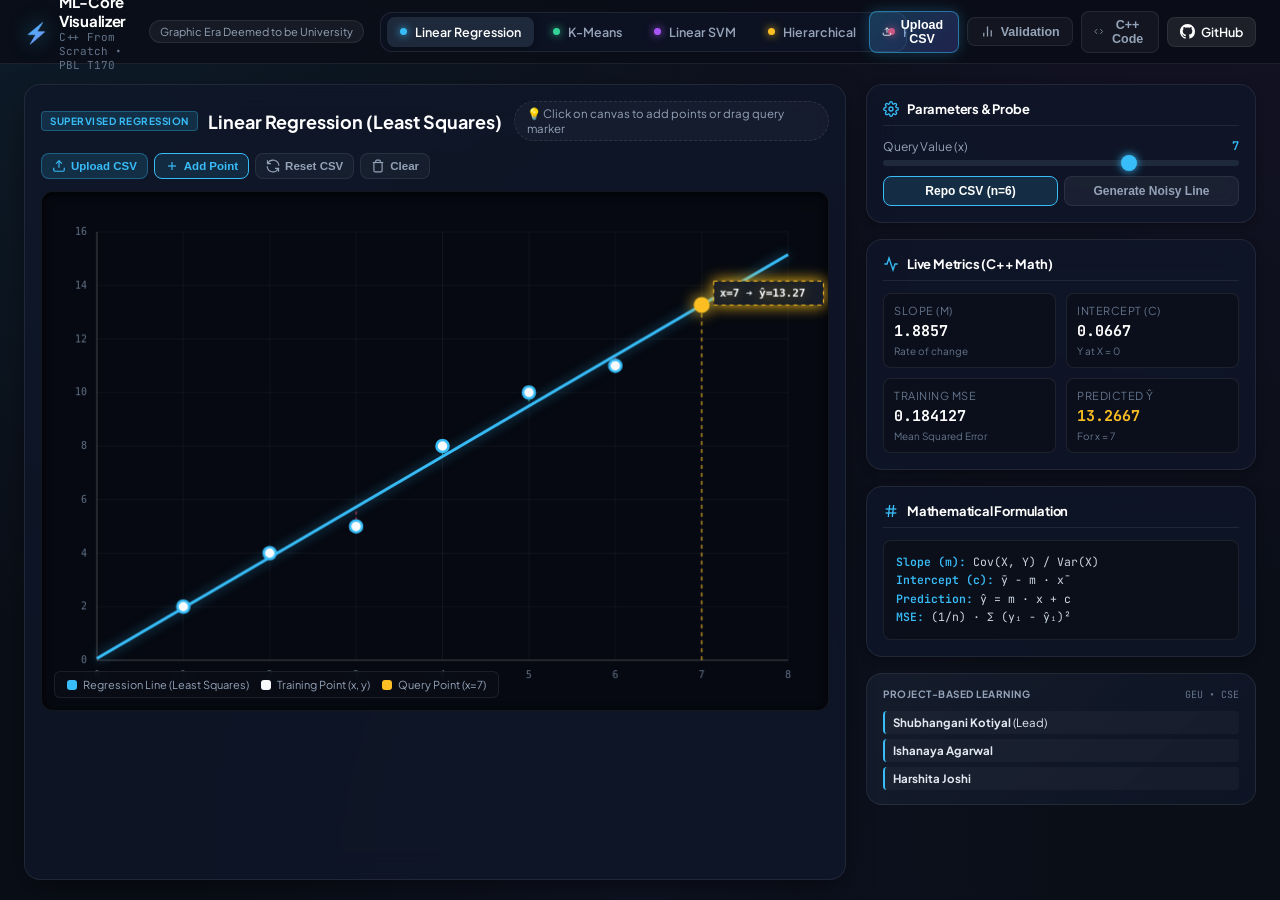
==== index.html @ 18b85de0 "Add interactive web visualizer with custom CSV upload and algorithm runner" ====
<!DOCTYPE html>
<html lang="en">
<head>
  <meta charset="UTF-8">
  <meta name="viewport" content="width=device-width, initial-scale=1.0">
  <title>ML-Core Visualizer — 6 ML Algorithms in C++</title>
  <link rel="preconnect" href="https://fonts.googleapis.com">
  <link rel="preconnect" href="https://fonts.gstatic.com" crossorigin>
  <link href="https://fonts.googleapis.com/css2?family=Plus+Jakarta+Sans:wght@400;500;600;700;800&family=JetBrains+Mono:wght@400;500;600&display=swap" rel="stylesheet">
  <link rel="stylesheet" href="style.css">
</head>
<body>

  <!-- Top App Navigation Bar -->
  <header class="app-header">
    <div class="header-left">
      <div class="logo-badge">
        <span class="logo-icon">⚡</span>
        <div class="logo-text">
          <span class="logo-title">ML-Core Visualizer</span>
          <span class="logo-sub">C++ From Scratch &bull; PBL T170</span>
        </div>
      </div>
      <div class="header-pill">Graphic Era Deemed to be University</div>
    </div>

    <!-- Algorithm Tabs -->
    <nav class="algo-nav" id="algoNav">
      <button class="nav-btn active" data-algo="linear_regression">
        <span class="btn-dot dot-reg"></span>
        <span class="btn-name">Linear Regression</span>
      </button>
      <button class="nav-btn" data-algo="kmeans">
        <span class="btn-dot dot-kmeans"></span>
        <span class="btn-name">K-Means</span>
      </button>
      <button class="nav-btn" data-algo="svm">
        <span class="btn-dot dot-svm"></span>
        <span class="btn-name">Linear SVM</span>
      </button>
      <button class="nav-btn" data-algo="hierarchical">
        <span class="btn-dot dot-hier"></span>
        <span class="btn-name">Hierarchical</span>
      </button>
      <button class="nav-btn" data-algo="pca">
        <span class="btn-dot dot-pca"></span>
        <span class="btn-name">PCA (2D &rarr; 1D)</span>
      </button>
      <button class="nav-btn" data-algo="knn">
        <span class="btn-dot dot-knn"></span>
        <span class="btn-name">KNN</span>
      </button>
    </nav>

    <!-- Header Actions -->
    <div class="header-right">
      <button class="action-btn upload-btn" id="btnOpenUploadModal" title="Upload and Run Custom CSV Dataset">
        <svg width="15" height="15" viewBox="0 0 24 24" fill="none" stroke="currentColor" stroke-width="2"><path d="M21 15v4a2 2 0 0 1-2 2H5a2 2 0 0 1-2-2v-4"></path><polyline points="17 8 12 3 7 8"></polyline><line x1="12" y1="3" x2="12" y2="15"></line></svg>
        <span>Upload CSV</span>
      </button>
      <button class="action-btn" id="btnBenchmarkModal" title="View C++ vs Scikit-Learn Benchmarks">
        <svg width="15" height="15" viewBox="0 0 24 24" fill="none" stroke="currentColor" stroke-width="2"><path d="M18 20V10"></path><path d="M12 20V4"></path><path d="M6 20v-6"></path></svg>
        <span>Validation</span>
      </button>
      <button class="action-btn" id="btnCodeModal" title="Inspect C++ Class Implementation">
        <svg width="15" height="15" viewBox="0 0 24 24" fill="none" stroke="currentColor" stroke-width="2"><polyline points="16 18 22 12 16 6"></polyline><polyline points="8 6 2 12 8 18"></polyline></svg>
        <span>C++ Code</span>
      </button>
      <a href="https://github.com/Shubhangani-Kotiyal/PBL-ml-algorithms-in-c" target="_blank" class="github-btn" title="View Source on GitHub">
        <svg width="15" height="15" viewBox="0 0 24 24" fill="currentColor"><path d="M12 0C5.37 0 0 5.37 0 12c0 5.31 3.435 9.795 8.205 11.385.6.105.825-.255.825-.57 0-.285-.015-1.23-.015-2.235-3.015.555-3.795-.735-4.035-1.41-.135-.345-.72-1.41-1.23-1.695-.42-.225-1.02-.78-.015-.795.945-.015 1.62.87 1.845 1.23 1.08 1.815 2.805 1.305 3.495.99.105-.78.42-1.305.765-1.605-2.67-.3-5.46-1.335-5.46-5.925 0-1.305.465-2.385 1.23-3.225-.12-.3-.54-1.53.12-3.18 0 0 1.005-.315 3.3 1.23.96-.27 1.98-.405 3-.405s2.04.135 3 .405c2.295-1.56 3.3-1.23 3.3-1.23.66 1.65.24 2.88.12 3.18.765.84 1.23 1.905 1.23 3.225 0 4.605-2.805 5.625-5.475 5.925.435.375.81 1.095.81 2.22 0 1.605-.015 2.895-.015 3.3 0 .315.225.69.825.57A12.02 12.02 0 0024 12c0-6.63-5.37-12-12-12z"/></svg>
        <span>GitHub</span>
      </a>
    </div>
  </header>

  <!-- Main Application Workspace -->
  <main class="app-workspace">
    
    <!-- Left: Interactive Canvas Viewport -->
    <section class="canvas-panel">
      <!-- Canvas Header Bar with Algorithm Context -->
      <div class="panel-header">
        <div class="algo-identity">
          <span class="algo-tag" id="algoCategoryTag">SUPERVISED</span>
          <h2 class="algo-title" id="algoTitle">Linear Regression</h2>
        </div>
        <div class="viewport-hints">
          <span class="hint-pill" id="viewportTip">💡 Click on canvas to add points or drag query marker</span>
        </div>
        <div class="canvas-actions">
          <button class="tool-btn highlight-tool" id="btnCanvasUpload" title="Upload Custom CSV Dataset">
            <svg width="14" height="14" viewBox="0 0 24 24" fill="none" stroke="currentColor" stroke-width="2"><path d="M21 15v4a2 2 0 0 1-2 2H5a2 2 0 0 1-2-2v-4"></path><polyline points="17 8 12 3 7 8"></polyline><line x1="12" y1="3" x2="12" y2="15"></line></svg>
            <span>Upload CSV</span>
          </button>
          <button class="tool-btn active" id="btnToggleAddPoint" title="Toggle Click-to-Add Points">
            <svg width="14" height="14" viewBox="0 0 24 24" fill="none" stroke="currentColor" stroke-width="2"><line x1="12" y1="5" x2="12" y2="19"></line><line x1="5" y1="12" x2="19" y2="12"></line></svg>
            <span>Add Point</span>
          </button>
          <button class="tool-btn" id="btnResetDataset" title="Reset to Repository CSV Dataset">
            <svg width="14" height="14" viewBox="0 0 24 24" fill="none" stroke="currentColor" stroke-width="2"><path d="M2.5 2v6h6M21.5 22v-6h-6"/><path d="M22 11.5A10 10 0 0 0 3.2 7.2M2 12.5a10 10 0 0 0 18.8 4.3"/></svg>
            <span>Reset CSV</span>
          </button>
          <button class="tool-btn" id="btnClearPoints" title="Clear all points">
            <svg width="14" height="14" viewBox="0 0 24 24" fill="none" stroke="currentColor" stroke-width="2"><polyline points="3 6 5 6 21 6"></polyline><path d="M19 6v14a2 2 0 0 1-2 2H7a2 2 0 0 1-2-2V6m3 0V4a2 2 0 0 1 2-2h4a2 2 0 0 1 2 2v2"></path></svg>
            <span>Clear</span>
          </button>
        </div>
      </div>

      <!-- Custom Dataset Active Banner -->
      <div class="custom-dataset-banner" id="customDatasetBanner" style="display: none;">
        <div class="custom-banner-left">
          <span class="custom-banner-badge">CUSTOM DATASET ACTIVE</span>
          <span class="custom-banner-text" id="customBannerText">Loaded 0 rows &bull; Replaced default repository CSV</span>
        </div>
        <button class="custom-banner-btn" id="btnRestoreFromBanner" title="Restore default repository CSV">
          Restore Default Dataset
        </button>
      </div>

      <!-- Main Interactive 2D Canvas Area -->
      <div class="canvas-container" id="canvasContainer">
        <canvas id="mainCanvas"></canvas>
        <div class="canvas-overlay" id="canvasOverlay"></div>
        <div class="canvas-legend" id="canvasLegend"></div>
      </div>

      <!-- Step / Animation Playback Controller (for K-Means & Hierarchical) -->
      <div class="playback-bar" id="playbackBar" style="display: none;">
        <div class="playback-left">
          <span class="playback-status" id="playbackStatus">Step 0 / 10</span>
          <span class="playback-desc" id="playbackDesc">Ready to start clustering iterations</span>
        </div>
        <div class="playback-controls">
          <button class="step-btn" id="btnStepPrev" title="Previous Step">
            <svg width="14" height="14" viewBox="0 0 24 24" fill="none" stroke="currentColor" stroke-width="2"><polygon points="19 20 9 12 19 4 19 20"></polygon><line x1="5" y1="19" x2="5" y2="5"></line></svg>
            <span>Prev</span>
          </button>
          <button class="step-btn primary-step" id="btnStepNext" title="Next Iteration Step">
            <span>Next Step</span>
            <svg width="14" height="14" viewBox="0 0 24 24" fill="none" stroke="currentColor" stroke-width="2"><polygon points="5 4 15 12 5 20 5 4"></polygon><line x1="19" y1="5" x2="19" y2="19"></line></svg>
          </button>
          <button class="step-btn" id="btnPlayAuto" title="Auto-run iterations">
            <svg width="14" height="14" viewBox="0 0 24 24" fill="currentColor"><polygon points="5 3 19 12 5 21 5 3"></polygon></svg>
            <span id="playAutoText">Auto Play</span>
          </button>
        </div>
      </div>
    </section>

    <!-- Right: Controls, Telemetry & Math Cards -->
    <aside class="control-panel">
      
      <!-- Interactive Controls Card -->
      <div class="glass-card">
        <div class="card-title">
          <svg width="16" height="16" viewBox="0 0 24 24" fill="none" stroke="currentColor" stroke-width="2"><circle cx="12" cy="12" r="3"></circle><path d="M19.4 15a1.65 1.65 0 0 0 .33 1.82l.06.06a2 2 0 0 1 0 2.83 2 2 0 0 1-2.83 0l-.06-.06a1.65 1.65 0 0 0-1.82-.33 1.65 1.65 0 0 0-1 1.51V21a2 2 0 0 1-2 2 2 2 0 0 1-2-2v-.09A1.65 1.65 0 0 0 9 19.4a1.65 1.65 0 0 0-1.82.33l-.06.06a2 2 0 0 1-2.83 0 2 2 0 0 1 0-2.83l.06-.06a1.65 1.65 0 0 0 .33-1.82 1.65 1.65 0 0 0-1.51-1H3a2 2 0 0 1-2-2 2 2 0 0 1 2-2h.09A1.65 1.65 0 0 0 4.6 9a1.65 1.65 0 0 0-.33-1.82l-.06-.06a2 2 0 0 1 0-2.83 2 2 0 0 1 2.83 0l.06.06a1.65 1.65 0 0 0 1.82.33H9a1.65 1.65 0 0 0 1-1.51V3a2 2 0 0 1 2-2 2 2 0 0 1 2 2v.09a1.65 1.65 0 0 0 1 1.51 1.65 1.65 0 0 0 1.82-.33l.06-.06a2 2 0 0 1 2.83 0 2 2 0 0 1 0 2.83l-.06.06a1.65 1.65 0 0 0-.33 1.82V9a1.65 1.65 0 0 0 1.51 1H21a2 2 0 0 1 2 2 2 2 0 0 1-2 2h-.09a1.65 1.65 0 0 0-1.51 1z"></path></svg>
          <span>Parameters &amp; Probe</span>
        </div>
        <div class="card-body" id="dynamicControls">
          <!-- Dynamically populated based on selected algorithm -->
        </div>
      </div>

      <!-- Live Calculations & Telemetry Card -->
      <div class="glass-card">
        <div class="card-title">
          <svg width="16" height="16" viewBox="0 0 24 24" fill="none" stroke="currentColor" stroke-width="2"><path d="M22 12h-4l-3 9L9 3l-3 9H2"></path></svg>
          <span>Live Metrics (C++ Math)</span>
        </div>
        <div class="metrics-grid" id="metricsGrid">
          <!-- Dynamically populated metrics -->
        </div>
      </div>

      <!-- Mathematical Formulation Card -->
      <div class="glass-card">
        <div class="card-title">
          <svg width="16" height="16" viewBox="0 0 24 24" fill="none" stroke="currentColor" stroke-width="2"><line x1="4" y1="9" x2="20" y2="9"></line><line x1="4" y1="15" x2="20" y2="15"></line><line x1="10" y1="3" x2="8" y2="21"></line><line x1="16" y1="3" x2="14" y2="21"></line></svg>
          <span>Mathematical Formulation</span>
        </div>
        <div class="formula-box" id="formulaBox">
          <!-- Rendered mathematical formula -->
        </div>
      </div>

      <!-- Team Badge Card -->
      <div class="team-footer-card">
        <div class="team-badge-header">
          <span class="project-tag">PROJECT-BASED LEARNING</span>
          <span class="dept-tag">GEU &bull; CSE</span>
        </div>
        <div class="team-members">
          <div class="member-pill"><strong>Shubhangani Kotiyal</strong> (Lead)</div>
          <div class="member-pill"><strong>Ishanaya Agarwal</strong></div>
          <div class="member-pill"><strong>Harshita Joshi</strong></div>
        </div>
      </div>

    </aside>
  </main>

  <!-- MODAL: C++ vs Scikit-Learn Validation -->
  <div class="modal-backdrop" id="benchmarkModal" style="display: none;">
    <div class="modal-card">
      <div class="modal-header">
        <div class="modal-title-wrap">
          <h3>C++ From Scratch vs Python Scikit-Learn</h3>
          <p>Smoke test and validation results recorded in <code>results/sample_checks.md</code></p>
        </div>
        <button class="modal-close-btn" id="btnCloseBenchmark">&times;</button>
      </div>
      <div class="modal-body">
        <table class="benchmark-table">
          <thead>
            <tr>
              <th>Algorithm</th>
              <th>Test Input</th>
              <th>C++ (From Scratch)</th>
              <th>Python (scikit-learn 1.8.0)</th>
              <th>Status</th>
            </tr>
          </thead>
          <tbody>
            <tr>
              <td><strong>Linear Regression</strong></td>
              <td>Query x = 7.0</td>
              <td><code>13.2667</code> (MSE: 0.184127)</td>
              <td><code>13.2666667</code> (MSE: 0.184126984)</td>
              <td><span class="tag-match">Exact Match</span></td>
            </tr>
            <tr>
              <td><strong>K-Means Clustering</strong></td>
              <td>K = 2</td>
              <td><code>(1.75, 1.625), (5.75, 5.625)</code></td>
              <td><code>(1.75, 1.625), (5.75, 5.625)</code></td>
              <td><span class="tag-match">Exact Match</span></td>
            </tr>
            <tr>
              <td><strong>Linear SVM</strong></td>
              <td>Point (2, 2)</td>
              <td>Class +1 (8/8 train accuracy)</td>
              <td>Class +1 (1.0 train accuracy)</td>
              <td><span class="tag-match">Consistent</span></td>
            </tr>
            <tr>
              <td><strong>Hierarchical Clustering</strong></td>
              <td>2 Clusters</td>
              <td>Group 1: {1,2,3}, Group 2: {4,5,6}</td>
              <td>Group 1: {1,2,3}, Group 2: {4,5,6}</td>
              <td><span class="tag-match">Exact Match</span></td>
            </tr>
            <tr>
              <td><strong>PCA (2D &rarr; 1D)</strong></td>
              <td>Full covariance</td>
              <td>Explained Variance Ratio: <code>0.963181</code></td>
              <td>Explained Variance Ratio: <code>0.963181314</code></td>
              <td><span class="tag-match">Exact Match</span></td>
            </tr>
            <tr>
              <td><strong>KNN Classifier</strong></td>
              <td>K = 3, Point (2, 2)</td>
              <td>Class 0 (3/3 votes)</td>
              <td>Class 0</td>
              <td><span class="tag-match">Exact Match</span></td>
            </tr>
          </tbody>
        </table>
        <div class="benchmark-note">
          <p><strong>Note on Solvers:</strong> Both implementations verify identical convergence and group assignments. Minor numeric variations in SVM arise because C++ utilizes direct stochastic hinge-loss subgradient descent with L2 regularization, while scikit-learn uses LibSVM quadratic programming dual optimization.</p>
        </div>
      </div>
    </div>
  </div>

  <!-- MODAL: C++ Source Code Inspector -->
  <div class="modal-backdrop" id="codeModal" style="display: none;">
    <div class="modal-card modal-large">
      <div class="modal-header">
        <div class="modal-title-wrap">
          <h3 id="codeModalTitle">C++ Implementation: Linear Regression</h3>
          <p id="codeModalSub">From <code>src/linear_regression.cpp</code> and <code>include/MathUtils.h</code></p>
        </div>
        <button class="modal-close-btn" id="btnCloseCode">&times;</button>
      </div>
      <div class="modal-body">
        <div class="code-tabs">
          <button class="code-tab active" id="tabAlgoCode">Algorithm Class</button>
          <button class="code-tab" id="tabMathCode">MathUtils.h</button>
        </div>
        <pre class="code-block"><code id="codeViewer">// C++ code will load dynamically</code></pre>
      </div>
    </div>
  </div>

  <!-- MODAL: Upload Custom CSV Dataset -->
  <div class="modal-backdrop" id="uploadModal" style="display: none;">
    <div class="modal-card modal-large">
      <div class="modal-header">
        <div class="modal-title-wrap">
          <h3>Upload &amp; Run Custom CSV Dataset</h3>
          <p>Import your own CSV file or paste data. The new dataset will replace the original and run the selected algorithm immediately.</p>
        </div>
        <button class="modal-close-btn" id="btnCloseUpload">&times;</button>
      </div>
      <div class="modal-body">
        
        <!-- Step 1: Input Method Tabs -->
        <div class="upload-tabs">
          <button class="upload-tab active" id="tabUploadFile">📁 Upload CSV File</button>
          <button class="upload-tab" id="tabPasteText">✍️ Paste CSV Text</button>
          <button class="upload-tab" id="tabLoadSample">🧪 Try Sample CSV</button>
        </div>

        <!-- File Upload Area -->
        <div class="upload-section" id="sectionUploadFile">
          <div class="dropzone" id="csvDropzone">
            <input type="file" id="csvFileInput" accept=".csv,.txt" style="display: none;">
            <svg width="36" height="36" viewBox="0 0 24 24" fill="none" stroke="currentColor" stroke-width="2" class="dropzone-icon"><path d="M21 15v4a2 2 0 0 1-2 2H5a2 2 0 0 1-2-2v-4"></path><polyline points="17 8 12 3 7 8"></polyline><line x1="12" y1="3" x2="12" y2="15"></line></svg>
            <div class="dropzone-text">
              <strong>Click to browse</strong> or drag &amp; drop your CSV file here
            </div>
            <div class="dropzone-sub">Accepts .csv or .txt (comma or whitespace separated, with or without headers)</div>
          </div>
          <div class="file-loaded-info" id="fileLoadedInfo" style="display: none;">
            <div class="file-info-left">
              <span class="file-icon">📄</span>
              <div class="file-details">
                <span class="file-name" id="fileNameDisplay">dataset.csv</span>
                <span class="file-stat" id="fileStatDisplay">0 rows parsed</span>
              </div>
            </div>
            <button class="file-remove-btn" id="btnRemoveFile">Change File</button>
          </div>
        </div>

        <!-- Paste CSV Text Area -->
        <div class="upload-section" id="sectionPasteText" style="display: none;">
          <textarea class="csv-textarea" id="csvTextInput" placeholder="Paste your comma or space separated numbers here...&#10;Example for Regression / Clustering / PCA:&#10;1.2, 3.4&#10;2.5, 5.1&#10;4.0, 7.8&#10;&#10;Example for SVM / KNN (with labels):&#10;1.5, 2.0, 1&#10;-2.0, -1.5, -1"></textarea>
          <div class="paste-actions">
            <button class="btn-parse-text" id="btnParseText">Parse CSV Text</button>
          </div>
        </div>

        <!-- Sample CSV Presets -->
        <div class="upload-section" id="sectionLoadSample" style="display: none;">
          <div class="sample-grid">
            <button class="sample-card-btn" data-sample="housing">
              <span class="sample-title">🏡 House Size vs Price</span>
              <span class="sample-desc">10 rows (x: sqft/100, y: price) for Linear Regression</span>
            </button>
            <button class="sample-card-btn" data-sample="blobs">
              <span class="sample-title">🟢 Synthetic 3-Cluster Blobs</span>
              <span class="sample-desc">12 rows (x, y) for K-Means or Hierarchical Clustering</span>
            </button>
            <button class="sample-card-btn" data-sample="classification">
              <span class="sample-title">⚖️ 2-Class Labeled Points</span>
              <span class="sample-desc">10 rows (x, y, label) for SVM or KNN</span>
            </button>
            <button class="sample-card-btn" data-sample="pca_ellipse">
              <span class="sample-title">📐 Correlated Ellipse Distribution</span>
              <span class="sample-desc">12 rows (x, y) demonstrating 97% variance for PCA</span>
            </button>
          </div>
        </div>

        <!-- Step 2: Choose Algorithm -->
        <div class="modal-section-title">
          <span>What algorithm do you want to perform on this dataset?</span>
          <span class="title-tip">Click to select</span>
        </div>
        <div class="algo-selection-grid" id="uploadAlgoGrid">
          <div class="algo-choice-card active" data-algo="linear_regression">
            <div class="choice-header">
              <span class="choice-dot dot-reg"></span>
              <span class="choice-name">Linear Regression</span>
            </div>
            <div class="choice-req">Requires <code>x, y</code> (2 columns)</div>
          </div>
          <div class="algo-choice-card" data-algo="kmeans">
            <div class="choice-header">
              <span class="choice-dot dot-kmeans"></span>
              <span class="choice-name">K-Means</span>
            </div>
            <div class="choice-req">Requires <code>x, y</code> (2 coordinates)</div>
          </div>
          <div class="algo-choice-card" data-algo="svm">
            <div class="choice-header">
              <span class="choice-dot dot-svm"></span>
              <span class="choice-name">Linear SVM</span>
            </div>
            <div class="choice-req">Requires <code>x, y, label (-1 or +1)</code></div>
          </div>
          <div class="algo-choice-card" data-algo="hierarchical">
            <div class="choice-header">
              <span class="choice-dot dot-hier"></span>
              <span class="choice-name">Hierarchical</span>
            </div>
            <div class="choice-req">Requires <code>x, y</code> (2 coordinates)</div>
          </div>
          <div class="algo-choice-card" data-algo="pca">
            <div class="choice-header">
              <span class="choice-dot dot-pca"></span>
              <span class="choice-name">PCA (2D &rarr; 1D)</span>
            </div>
            <div class="choice-req">Requires <code>x, y</code> (2 features)</div>
          </div>
          <div class="algo-choice-card" data-algo="knn">
            <div class="choice-header">
              <span class="choice-dot dot-knn"></span>
              <span class="choice-name">KNN</span>
            </div>
            <div class="choice-req">Requires <code>x, y, label (class 0, 1...)</code></div>
          </div>
        </div>

        <!-- Step 3: Parsed Data Preview -->
        <div class="data-preview-container" id="dataPreviewContainer" style="display: none;">
          <div class="preview-header">
            <span class="preview-title" id="previewTitle">Parsed Data Preview (0 rows ready)</span>
            <span class="preview-badge" id="previewValidationBadge">Valid for Selected Algorithm</span>
          </div>
          <div class="preview-table-wrap">
            <table class="preview-table" id="previewTable">
              <thead></thead>
              <tbody></tbody>
            </table>
          </div>
        </div>

      </div>

      <div class="modal-footer">
        <button class="modal-cancel-btn" id="btnCancelUpload">Cancel</button>
        <button class="modal-apply-btn" id="btnApplyDataset" disabled>
          <svg width="15" height="15" viewBox="0 0 24 24" fill="none" stroke="currentColor" stroke-width="2"><polyline points="20 6 9 17 4 12"></polyline></svg>
          <span>Load &amp; Run Algorithm on New Dataset</span>
        </button>
      </div>
    </div>
  </div>

  <!-- Toast Notification Popup -->
  <div class="toast-popup" id="toastPopup" style="display: none;">
    <span class="toast-icon">✓</span>
    <span class="toast-message" id="toastMessage">Custom dataset applied successfully!</span>
  </div>

  <script src="app.js"></script>
</body>
</html>
---- style.css ----
/* ==========================================================================
   ML-Core Visualizer — Ultra-Modern Dark Futuristic Theme
   ========================================================================== */

:root {
  --bg-primary: #0a0e17;
  --bg-secondary: #0f172a;
  --bg-tertiary: #1e293b;
  --bg-card: rgba(15, 23, 42, 0.75);
  --bg-card-hover: rgba(30, 41, 59, 0.85);
  
  --border-light: rgba(255, 255, 255, 0.08);
  --border-focus: rgba(99, 102, 241, 0.5);
  --border-glow: rgba(56, 189, 248, 0.25);

  --text-main: #f8fafc;
  --text-muted: #94a3b8;
  --text-dim: #64748b;

  /* Algorithm Palette */
  --accent-reg: #38bdf8;     /* Sky Cyan */
  --accent-kmeans: #34d399;  /* Emerald */
  --accent-svm: #a855f7;     /* Purple / Violet */
  --accent-hier: #fbbf24;    /* Amber */
  --accent-pca: #f43f5e;     /* Rose */
  --accent-knn: #6366f1;     /* Indigo */

  --active-accent: var(--accent-reg);

  --font-main: 'Plus Jakarta Sans', -apple-system, BlinkMacSystemFont, 'Segoe UI', Roboto, sans-serif;
  --font-mono: 'JetBrains Mono', 'Fira Code', monospace;

  --shadow-sm: 0 2px 8px rgba(0, 0, 0, 0.3);
  --shadow-lg: 0 10px 30px -5px rgba(0, 0, 0, 0.5);
  --radius-sm: 8px;
  --radius-md: 12px;
  --radius-lg: 16px;
}

* {
  box-sizing: border-box;
  margin: 0;
  padding: 0;
}

body {
  font-family: var(--font-main);
  background-color: var(--bg-primary);
  color: var(--text-main);
  min-height: 100vh;
  display: flex;
  flex-direction: column;
  overflow-x: hidden;
  background-image: 
    radial-gradient(at 0% 0%, rgba(56, 189, 248, 0.08) 0px, transparent 50%),
    radial-gradient(at 100% 0%, rgba(168, 85, 247, 0.06) 0px, transparent 50%),
    radial-gradient(at 50% 100%, rgba(99, 102, 241, 0.05) 0px, transparent 50%);
}

/* ==========================================================================
   Header Navigation
   ========================================================================== */

.app-header {
  height: 64px;
  display: flex;
  align-items: center;
  justify-content: space-between;
  padding: 0 24px;
  background: rgba(10, 14, 23, 0.85);
  backdrop-filter: blur(12px);
  -webkit-backdrop-filter: blur(12px);
  border-bottom: 1px solid var(--border-light);
  position: sticky;
  top: 0;
  z-index: 100;
  gap: 16px;
}

.header-left {
  display: flex;
  align-items: center;
  gap: 14px;
  min-width: 250px;
}

.logo-badge {
  display: flex;
  align-items: center;
  gap: 10px;
}

.logo-icon {
  font-size: 20px;
  background: linear-gradient(135deg, #38bdf8, #818cf8);
  -webkit-background-clip: text;
  -webkit-text-fill-color: transparent;
  filter: drop-shadow(0 0 10px rgba(56, 189, 248, 0.5));
}

.logo-text {
  display: flex;
  flex-direction: column;
}

.logo-title {
  font-weight: 700;
  font-size: 15px;
  letter-spacing: -0.3px;
  color: #fff;
}

.logo-sub {
  font-size: 11px;
  color: var(--text-dim);
  font-family: var(--font-mono);
}

.header-pill {
  font-size: 11px;
  color: var(--text-muted);
  background: rgba(255, 255, 255, 0.05);
  padding: 4px 10px;
  border-radius: 20px;
  border: 1px solid var(--border-light);
  white-space: nowrap;
}

/* Algorithm Tabs Navigation */
.algo-nav {
  display: flex;
  align-items: center;
  gap: 6px;
  background: rgba(15, 23, 42, 0.6);
  padding: 4px 6px;
  border-radius: var(--radius-md);
  border: 1px solid var(--border-light);
  overflow-x: auto;
}

.nav-btn {
  display: inline-flex;
  align-items: center;
  gap: 8px;
  padding: 7px 13px;
  font-family: var(--font-main);
  font-size: 12.5px;
  font-weight: 600;
  color: var(--text-muted);
  background: transparent;
  border: none;
  border-radius: var(--radius-sm);
  cursor: pointer;
  transition: all 0.2s cubic-bezier(0.4, 0, 0.2, 1);
  white-space: nowrap;
}

.nav-btn:hover {
  color: #fff;
  background: rgba(255, 255, 255, 0.06);
}

.nav-btn.active {
  color: #fff;
  background: var(--bg-tertiary);
  box-shadow: 0 2px 10px rgba(0, 0, 0, 0.3);
}

.btn-dot {
  width: 7px;
  height: 7px;
  border-radius: 50%;
  flex-shrink: 0;
}
.dot-reg { background-color: var(--accent-reg); box-shadow: 0 0 8px var(--accent-reg); }
.dot-kmeans { background-color: var(--accent-kmeans); box-shadow: 0 0 8px var(--accent-kmeans); }
.dot-svm { background-color: var(--accent-svm); box-shadow: 0 0 8px var(--accent-svm); }
.dot-hier { background-color: var(--accent-hier); box-shadow: 0 0 8px var(--accent-hier); }
.dot-pca { background-color: var(--accent-pca); box-shadow: 0 0 8px var(--accent-pca); }
.dot-knn { background-color: var(--accent-knn); box-shadow: 0 0 8px var(--accent-knn); }

/* Header Right Buttons */
.header-right {
  display: flex;
  align-items: center;
  gap: 8px;
  min-width: 250px;
  justify-content: flex-end;
}

.action-btn, .github-btn {
  display: inline-flex;
  align-items: center;
  gap: 6px;
  padding: 6px 12px;
  font-size: 12.5px;
  font-weight: 600;
  color: var(--text-muted);
  background: rgba(255, 255, 255, 0.04);
  border: 1px solid var(--border-light);
  border-radius: var(--radius-sm);
  cursor: pointer;
  text-decoration: none;
  transition: all 0.2s ease;
}

.action-btn:hover, .github-btn:hover {
  color: #fff;
  background: rgba(255, 255, 255, 0.09);
  border-color: rgba(255, 255, 255, 0.2);
}

.github-btn {
  background: rgba(255, 255, 255, 0.08);
  color: #fff;
}

/* ==========================================================================
   Main Workspace Layout
   ========================================================================== */

.app-workspace {
  display: grid;
  grid-template-columns: 1fr 390px;
  gap: 20px;
  padding: 20px 24px;
  flex: 1;
  max-width: 1720px;
  margin: 0 auto;
  width: 100%;
}

/* ==========================================================================
   Left: Canvas Viewport Section
   ========================================================================== */

.canvas-panel {
  display: flex;
  flex-direction: column;
  gap: 12px;
  background: var(--bg-card);
  backdrop-filter: blur(16px);
  -webkit-backdrop-filter: blur(16px);
  border: 1px solid var(--border-light);
  border-radius: var(--radius-lg);
  padding: 16px;
  box-shadow: var(--shadow-lg);
}

.panel-header {
  display: flex;
  align-items: center;
  justify-content: space-between;
  gap: 12px;
  flex-wrap: wrap;
}

.algo-identity {
  display: flex;
  align-items: center;
  gap: 10px;
}

.algo-tag {
  font-size: 10px;
  font-weight: 700;
  letter-spacing: 0.5px;
  padding: 3px 8px;
  border-radius: 4px;
  background: rgba(56, 189, 248, 0.15);
  color: var(--active-accent);
  border: 1px solid rgba(56, 189, 248, 0.3);
}

.algo-title {
  font-size: 18px;
  font-weight: 700;
  color: #fff;
}

.viewport-hints {
  flex: 1;
  display: flex;
  justify-content: center;
}

.hint-pill {
  font-size: 11.5px;
  color: var(--text-muted);
  background: rgba(255, 255, 255, 0.03);
  padding: 4px 12px;
  border-radius: 20px;
  border: 1px dashed rgba(255, 255, 255, 0.1);
}

.canvas-actions {
  display: flex;
  align-items: center;
  gap: 6px;
}

.tool-btn {
  display: inline-flex;
  align-items: center;
  gap: 5px;
  padding: 5px 10px;
  font-size: 11.5px;
  font-weight: 600;
  color: var(--text-muted);
  background: rgba(255, 255, 255, 0.04);
  border: 1px solid var(--border-light);
  border-radius: var(--radius-sm);
  cursor: pointer;
  transition: all 0.2s ease;
}

.tool-btn:hover {
  color: #fff;
  background: rgba(255, 255, 255, 0.08);
}

.tool-btn.active {
  color: var(--active-accent);
  background: rgba(56, 189, 248, 0.12);
  border-color: var(--active-accent);
}

/* Canvas Viewport */
.canvas-container {
  position: relative;
  width: 100%;
  height: 520px;
  background: #060911;
  border-radius: var(--radius-md);
  border: 1px solid rgba(255, 255, 255, 0.05);
  overflow: hidden;
  box-shadow: inset 0 2px 10px rgba(0, 0, 0, 0.8);
  cursor: crosshair;
}

#mainCanvas {
  width: 100%;
  height: 100%;
  display: block;
}

.canvas-overlay {
  position: absolute;
  top: 12px;
  right: 12px;
  pointer-events: none;
  font-family: var(--font-mono);
  font-size: 11px;
  color: var(--text-dim);
  background: rgba(6, 9, 17, 0.7);
  padding: 4px 8px;
  border-radius: 4px;
}

.canvas-legend {
  position: absolute;
  bottom: 12px;
  left: 12px;
  display: flex;
  gap: 12px;
  background: rgba(10, 14, 23, 0.8);
  backdrop-filter: blur(8px);
  padding: 6px 12px;
  border-radius: 6px;
  border: 1px solid var(--border-light);
  font-size: 11px;
  color: var(--text-muted);
}

.legend-item {
  display: inline-flex;
  align-items: center;
  gap: 6px;
}

.legend-swatch {
  width: 10px;
  height: 10px;
  border-radius: 3px;
}

/* Playback bar (Step-by-step for K-Means / Hierarchical) */
.playback-bar {
  display: flex;
  align-items: center;
  justify-content: space-between;
  padding: 10px 14px;
  background: rgba(15, 23, 42, 0.8);
  border: 1px solid var(--border-light);
  border-radius: var(--radius-md);
  margin-top: 4px;
}

.playback-left {
  display: flex;
  align-items: center;
  gap: 12px;
}

.playback-status {
  font-family: var(--font-mono);
  font-size: 12px;
  font-weight: 700;
  color: var(--active-accent);
}

.playback-desc {
  font-size: 12px;
  color: var(--text-muted);
}

.playback-controls {
  display: flex;
  align-items: center;
  gap: 8px;
}

.step-btn {
  display: inline-flex;
  align-items: center;
  gap: 6px;
  padding: 6px 14px;
  font-size: 12px;
  font-weight: 600;
  border-radius: var(--radius-sm);
  background: rgba(255, 255, 255, 0.05);
  color: var(--text-main);
  border: 1px solid var(--border-light);
  cursor: pointer;
  transition: all 0.2s ease;
}

.step-btn:hover {
  background: rgba(255, 255, 255, 0.1);
}

.primary-step {
  background: var(--active-accent);
  color: #000;
  border: none;
  font-weight: 700;
}

.primary-step:hover {
  opacity: 0.9;
  filter: brightness(1.1);
}

/* ==========================================================================
   Right: Aside Control Panel
   ========================================================================== */

.control-panel {
  display: flex;
  flex-direction: column;
  gap: 16px;
}

.glass-card {
  background: var(--bg-card);
  backdrop-filter: blur(16px);
  -webkit-backdrop-filter: blur(16px);
  border: 1px solid var(--border-light);
  border-radius: var(--radius-lg);
  padding: 16px;
  box-shadow: var(--shadow-sm);
  display: flex;
  flex-direction: column;
  gap: 12px;
}

.card-title {
  display: flex;
  align-items: center;
  gap: 8px;
  font-size: 13px;
  font-weight: 700;
  color: #fff;
  letter-spacing: -0.2px;
  border-bottom: 1px solid var(--border-light);
  padding-bottom: 8px;
}

.card-title svg {
  color: var(--active-accent);
}

/* Form Controls & Inputs */
.ctrl-row {
  display: flex;
  flex-direction: column;
  gap: 6px;
  margin-bottom: 10px;
}

.ctrl-header {
  display: flex;
  justify-content: space-between;
  align-items: center;
  font-size: 12px;
  color: var(--text-muted);
}

.ctrl-val {
  font-family: var(--font-mono);
  font-weight: 600;
  color: var(--active-accent);
}

.range-slider {
  -webkit-appearance: none;
  width: 100%;
  height: 6px;
  border-radius: 3px;
  background: var(--bg-tertiary);
  outline: none;
  cursor: pointer;
}

.range-slider::-webkit-slider-thumb {
  -webkit-appearance: none;
  width: 16px;
  height: 16px;
  border-radius: 50%;
  background: var(--active-accent);
  box-shadow: 0 0 8px var(--active-accent);
  cursor: pointer;
  transition: transform 0.15s ease;
}

.range-slider::-webkit-slider-thumb:hover {
  transform: scale(1.2);
}

.btn-group {
  display: flex;
  gap: 6px;
  margin-top: 4px;
}

.group-btn {
  flex: 1;
  padding: 7px;
  font-size: 12px;
  font-weight: 600;
  border-radius: var(--radius-sm);
  background: rgba(255, 255, 255, 0.05);
  border: 1px solid var(--border-light);
  color: var(--text-muted);
  cursor: pointer;
  transition: all 0.2s ease;
}

.group-btn:hover {
  color: #fff;
  background: rgba(255, 255, 255, 0.1);
}

.group-btn.active {
  background: rgba(56, 189, 248, 0.15);
  border-color: var(--active-accent);
  color: #fff;
}

/* Metrics Grid */
.metrics-grid {
  display: grid;
  grid-template-columns: repeat(2, 1fr);
  gap: 10px;
}

.metric-item {
  background: rgba(10, 14, 23, 0.6);
  border: 1px solid var(--border-light);
  border-radius: var(--radius-sm);
  padding: 10px;
  display: flex;
  flex-direction: column;
  gap: 4px;
}

.metric-label {
  font-size: 11px;
  color: var(--text-dim);
  text-transform: uppercase;
  letter-spacing: 0.5px;
}

.metric-value {
  font-family: var(--font-mono);
  font-size: 15px;
  font-weight: 700;
  color: #fff;
}

.metric-sub {
  font-size: 10px;
  color: var(--text-dim);
}

/* Formula Box */
.formula-box {
  background: rgba(10, 14, 23, 0.7);
  border: 1px solid var(--border-light);
  border-radius: var(--radius-sm);
  padding: 12px;
  font-family: var(--font-mono);
  font-size: 11.5px;
  line-height: 1.6;
  color: #cbd5e1;
}

.formula-highlight {
  color: var(--active-accent);
  font-weight: 600;
}

/* Team Card */
.team-footer-card {
  background: linear-gradient(135deg, rgba(30, 41, 59, 0.5), rgba(15, 23, 42, 0.7));
  border: 1px solid var(--border-light);
  border-radius: var(--radius-lg);
  padding: 14px 16px;
  display: flex;
  flex-direction: column;
  gap: 10px;
}

.team-badge-header {
  display: flex;
  justify-content: space-between;
  align-items: center;
}

.project-tag {
  font-size: 10px;
  font-weight: 700;
  color: #94a3b8;
  letter-spacing: 0.5px;
}

.dept-tag {
  font-size: 10px;
  font-family: var(--font-mono);
  color: #64748b;
}

.team-members {
  display: flex;
  flex-direction: column;
  gap: 5px;
}

.member-pill {
  font-size: 11.5px;
  color: #e2e8f0;
  background: rgba(255, 255, 255, 0.03);
  padding: 4px 8px;
  border-radius: 4px;
  border-left: 2px solid var(--active-accent);
}

/* ==========================================================================
   Modals
   ========================================================================== */

.modal-backdrop {
  position: fixed;
  top: 0;
  left: 0;
  width: 100vw;
  height: 100vh;
  background: rgba(5, 8, 15, 0.85);
  backdrop-filter: blur(10px);
  -webkit-backdrop-filter: blur(10px);
  display: flex;
  align-items: center;
  justify-content: center;
  z-index: 1000;
  padding: 20px;
}

.modal-card {
  background: #0f172a;
  border: 1px solid var(--border-light);
  border-radius: var(--radius-lg);
  width: 100%;
  max-width: 780px;
  max-height: 85vh;
  display: flex;
  flex-direction: column;
  box-shadow: 0 25px 50px -12px rgba(0, 0, 0, 0.7);
  overflow: hidden;
}

.modal-large {
  max-width: 900px;
}

.modal-header {
  padding: 18px 24px;
  border-bottom: 1px solid var(--border-light);
  display: flex;
  justify-content: space-between;
  align-items: flex-start;
}

.modal-title-wrap h3 {
  font-size: 17px;
  color: #fff;
  font-weight: 700;
}

.modal-title-wrap p {
  font-size: 12px;
  color: var(--text-dim);
  margin-top: 3px;
}

.modal-close-btn {
  background: transparent;
  border: none;
  color: var(--text-dim);
  font-size: 24px;
  line-height: 1;
  cursor: pointer;
  transition: color 0.15s ease;
}

.modal-close-btn:hover {
  color: #fff;
}

.modal-body {
  padding: 24px;
  overflow-y: auto;
}

/* Benchmark Table */
.benchmark-table {
  width: 100%;
  border-collapse: collapse;
  font-size: 12.5px;
  text-align: left;
}

.benchmark-table th {
  background: rgba(255, 255, 255, 0.03);
  padding: 10px 12px;
  color: var(--text-dim);
  font-size: 11px;
  text-transform: uppercase;
  border-bottom: 1px solid var(--border-light);
}

.benchmark-table td {
  padding: 12px;
  border-bottom: 1px solid rgba(255, 255, 255, 0.05);
  color: #cbd5e1;
}

.benchmark-table code {
  font-family: var(--font-mono);
  background: rgba(0, 0, 0, 0.3);
  padding: 2px 6px;
  border-radius: 4px;
  color: #38bdf8;
  font-size: 11.5px;
}

.tag-match {
  display: inline-block;
  padding: 3px 8px;
  border-radius: 4px;
  font-size: 11px;
  font-weight: 600;
  background: rgba(52, 211, 153, 0.15);
  color: #34d399;
  border: 1px solid rgba(52, 211, 153, 0.3);
}

.benchmark-note {
  margin-top: 16px;
  padding: 12px;
  background: rgba(255, 255, 255, 0.02);
  border: 1px dashed var(--border-light);
  border-radius: var(--radius-sm);
  font-size: 12px;
  line-height: 1.5;
  color: var(--text-muted);
}

/* Code Viewer */
.code-tabs {
  display: flex;
  gap: 8px;
  margin-bottom: 12px;
}

.code-tab {
  padding: 6px 14px;
  font-size: 12px;
  font-weight: 600;
  border-radius: var(--radius-sm);
  background: rgba(255, 255, 255, 0.05);
  border: 1px solid var(--border-light);
  color: var(--text-muted);
  cursor: pointer;
}

.code-tab.active {
  background: var(--bg-tertiary);
  color: #fff;
  border-color: var(--border-focus);
}

.code-block {
  background: #060911;
  padding: 16px;
  border-radius: var(--radius-md);
  border: 1px solid rgba(255, 255, 255, 0.05);
  font-family: var(--font-mono);
  font-size: 12px;
  line-height: 1.6;
  color: #e2e8f0;
  overflow-x: auto;
  max-height: 480px;
}

/* Responsive adjustments */
@media (max-width: 1080px) {
  .app-workspace {
    grid-template-columns: 1fr;
  }
  .header-left, .header-right {
    min-width: auto;
  }
}

/* ==========================================================================
   Custom CSV Upload Feature Styles
   ========================================================================== */

.upload-btn {
  background: linear-gradient(135deg, rgba(56, 189, 248, 0.25), rgba(99, 102, 241, 0.25)) !important;
  border-color: rgba(56, 189, 248, 0.5) !important;
  color: #fff !important;
  box-shadow: 0 0 14px rgba(56, 189, 248, 0.25);
}

.upload-btn:hover {
  background: linear-gradient(135deg, rgba(56, 189, 248, 0.4), rgba(99, 102, 241, 0.4)) !important;
  border-color: #38bdf8 !important;
  box-shadow: 0 0 20px rgba(56, 189, 248, 0.45);
}

.tool-btn.highlight-tool {
  background: rgba(56, 189, 248, 0.15);
  color: #38bdf8;
  border-color: rgba(56, 189, 248, 0.35);
}

.tool-btn.highlight-tool:hover {
  background: rgba(56, 189, 248, 0.28);
  border-color: #38bdf8;
  color: #fff;
}

/* Custom Dataset Active Banner */
.custom-dataset-banner {
  display: flex;
  align-items: center;
  justify-content: space-between;
  padding: 8px 14px;
  background: linear-gradient(90deg, rgba(56, 189, 248, 0.12), rgba(99, 102, 241, 0.08));
  border: 1px solid rgba(56, 189, 248, 0.35);
  border-radius: var(--radius-md);
  margin-bottom: 2px;
  animation: fadeIn 0.3s ease;
}

.custom-banner-left {
  display: flex;
  align-items: center;
  gap: 10px;
}

.custom-banner-badge {
  font-size: 10px;
  font-weight: 800;
  padding: 3px 8px;
  border-radius: 4px;
  background: #38bdf8;
  color: #080d1a;
  letter-spacing: 0.5px;
}

.custom-banner-text {
  font-size: 12px;
  color: #f1f5f9;
  font-weight: 500;
}

.custom-banner-btn {
  font-size: 11px;
  font-weight: 600;
  padding: 4px 10px;
  border-radius: var(--radius-sm);
  background: rgba(255, 255, 255, 0.06);
  color: #f8fafc;
  border: 1px solid rgba(255, 255, 255, 0.15);
  cursor: pointer;
  transition: all 0.2s ease;
}

.custom-banner-btn:hover {
  background: rgba(244, 63, 94, 0.2);
  border-color: rgba(244, 63, 94, 0.4);
  color: #f43f5e;
}

/* Upload Modal Component Styles */
.upload-tabs {
  display: flex;
  gap: 8px;
  margin-bottom: 16px;
  border-bottom: 1px solid var(--border-light);
  padding-bottom: 10px;
}

.upload-tab {
  padding: 7px 14px;
  font-size: 12.5px;
  font-weight: 600;
  border-radius: var(--radius-sm);
  background: transparent;
  border: 1px solid transparent;
  color: var(--text-muted);
  cursor: pointer;
  transition: all 0.2s ease;
}

.upload-tab:hover {
  color: #fff;
  background: rgba(255, 255, 255, 0.05);
}

.upload-tab.active {
  background: var(--bg-tertiary);
  border-color: var(--border-focus);
  color: #fff;
}

/* Dropzone */
.dropzone {
  border: 2px dashed rgba(56, 189, 248, 0.35);
  border-radius: var(--radius-md);
  padding: 30px 20px;
  text-align: center;
  background: rgba(15, 23, 42, 0.5);
  cursor: pointer;
  transition: all 0.2s ease;
  display: flex;
  flex-direction: column;
  align-items: center;
  gap: 8px;
}

.dropzone:hover, .dropzone.dragover {
  border-color: #38bdf8;
  background: rgba(56, 189, 248, 0.08);
}

.dropzone-icon {
  color: #38bdf8;
}

.dropzone-text {
  font-size: 13.5px;
  color: #e2e8f0;
}

.dropzone-text strong {
  color: #38bdf8;
}

.dropzone-sub {
  font-size: 11px;
  color: var(--text-dim);
}

/* File Loaded Info */
.file-loaded-info {
  display: flex;
  align-items: center;
  justify-content: space-between;
  padding: 12px 16px;
  background: rgba(56, 189, 248, 0.08);
  border: 1px solid rgba(56, 189, 248, 0.25);
  border-radius: var(--radius-md);
  margin-top: 10px;
}

.file-info-left {
  display: flex;
  align-items: center;
  gap: 12px;
}

.file-icon {
  font-size: 20px;
}

.file-details {
  display: flex;
  flex-direction: column;
}

.file-name {
  font-size: 13px;
  font-weight: 600;
  color: #fff;
}

.file-stat {
  font-size: 11px;
  color: var(--text-muted);
  font-family: var(--font-mono);
}

.file-remove-btn {
  font-size: 11.5px;
  padding: 4px 10px;
  border-radius: var(--radius-sm);
  background: rgba(255, 255, 255, 0.08);
  border: 1px solid var(--border-light);
  color: var(--text-muted);
  cursor: pointer;
}

.file-remove-btn:hover {
  color: #f43f5e;
  border-color: rgba(244, 63, 94, 0.4);
}

/* Paste Textarea */
.csv-textarea {
  width: 100%;
  height: 120px;
  background: #060911;
  border: 1px solid var(--border-light);
  border-radius: var(--radius-md);
  padding: 12px;
  font-family: var(--font-mono);
  font-size: 12px;
  line-height: 1.5;
  color: #e2e8f0;
  resize: vertical;
  outline: none;
}

.csv-textarea:focus {
  border-color: var(--border-focus);
}

.paste-actions {
  display: flex;
  justify-content: flex-end;
  margin-top: 8px;
}

.btn-parse-text {
  padding: 6px 14px;
  font-size: 12px;
  font-weight: 600;
  border-radius: var(--radius-sm);
  background: #38bdf8;
  color: #0b0f19;
  border: none;
  cursor: pointer;
}

/* Sample Presets Grid */
.sample-grid {
  display: grid;
  grid-template-columns: repeat(2, 1fr);
  gap: 10px;
}

.sample-card-btn {
  display: flex;
  flex-direction: column;
  align-items: flex-start;
  gap: 4px;
  padding: 12px;
  background: rgba(15, 23, 42, 0.7);
  border: 1px solid var(--border-light);
  border-radius: var(--radius-md);
  text-align: left;
  cursor: pointer;
  transition: all 0.2s ease;
}

.sample-card-btn:hover {
  background: rgba(30, 41, 59, 0.85);
  border-color: rgba(56, 189, 248, 0.4);
  transform: translateY(-2px);
}

.sample-title {
  font-size: 13px;
  font-weight: 600;
  color: #fff;
}

.sample-desc {
  font-size: 11px;
  color: var(--text-dim);
}

/* Step 2: Algorithm Selection Grid */
.modal-section-title {
  margin-top: 20px;
  margin-bottom: 10px;
  display: flex;
  justify-content: space-between;
  align-items: baseline;
  font-size: 13px;
  font-weight: 700;
  color: #fff;
}

.title-tip {
  font-size: 11px;
  font-weight: 400;
  color: var(--text-dim);
}

.algo-selection-grid {
  display: grid;
  grid-template-columns: repeat(3, 1fr);
  gap: 10px;
}

.algo-choice-card {
  padding: 12px;
  background: rgba(10, 14, 23, 0.6);
  border: 1px solid var(--border-light);
  border-radius: var(--radius-md);
  cursor: pointer;
  transition: all 0.2s ease;
  display: flex;
  flex-direction: column;
  gap: 6px;
}

.algo-choice-card:hover {
  background: rgba(30, 41, 59, 0.6);
  border-color: rgba(255, 255, 255, 0.2);
}

.algo-choice-card.active {
  background: rgba(30, 41, 59, 0.9);
  border-color: #38bdf8;
  box-shadow: 0 0 15px rgba(56, 189, 248, 0.25);
}

.choice-header {
  display: flex;
  align-items: center;
  gap: 8px;
}

.choice-dot {
  width: 8px;
  height: 8px;
  border-radius: 50%;
}

.choice-name {
  font-size: 12.5px;
  font-weight: 700;
  color: #fff;
}

.choice-req {
  font-size: 10.5px;
  color: var(--text-dim);
}

.choice-req code {
  font-family: var(--font-mono);
  background: rgba(255, 255, 255, 0.06);
  padding: 1px 4px;
  border-radius: 3px;
  color: #38bdf8;
}

/* Step 3: Data Preview */
.data-preview-container {
  margin-top: 18px;
  background: rgba(10, 14, 23, 0.7);
  border: 1px solid var(--border-light);
  border-radius: var(--radius-md);
  padding: 12px;
}

.preview-header {
  display: flex;
  justify-content: space-between;
  align-items: center;
  margin-bottom: 8px;
}

.preview-title {
  font-size: 12px;
  font-weight: 600;
  color: #e2e8f0;
}

.preview-badge {
  font-size: 10.5px;
  font-weight: 600;
  padding: 2px 8px;
  border-radius: 4px;
  background: rgba(52, 211, 153, 0.15);
  color: #34d399;
  border: 1px solid rgba(52, 211, 153, 0.3);
}

.preview-badge.invalid {
  background: rgba(244, 63, 94, 0.15);
  color: #f43f5e;
  border-color: rgba(244, 63, 94, 0.3);
}

.preview-table-wrap {
  max-height: 140px;
  overflow-y: auto;
}

.preview-table {
  width: 100%;
  border-collapse: collapse;
  font-family: var(--font-mono);
  font-size: 11px;
}

.preview-table th {
  padding: 6px 10px;
  background: rgba(255, 255, 255, 0.04);
  color: var(--text-dim);
  text-align: left;
  border-bottom: 1px solid var(--border-light);
}

.preview-table td {
  padding: 6px 10px;
  border-bottom: 1px solid rgba(255, 255, 255, 0.03);
  color: #cbd5e1;
}

/* Modal Footer */
.modal-footer {
  padding: 14px 24px;
  border-top: 1px solid var(--border-light);
  display: flex;
  justify-content: flex-end;
  gap: 10px;
  background: rgba(10, 14, 23, 0.9);
}

.modal-cancel-btn {
  padding: 8px 16px;
  font-size: 12.5px;
  font-weight: 600;
  border-radius: var(--radius-sm);
  background: rgba(255, 255, 255, 0.06);
  border: 1px solid var(--border-light);
  color: var(--text-muted);
  cursor: pointer;
}

.modal-apply-btn {
  display: inline-flex;
  align-items: center;
  gap: 6px;
  padding: 8px 18px;
  font-size: 12.5px;
  font-weight: 700;
  border-radius: var(--radius-sm);
  background: #38bdf8;
  color: #0b0f19;
  border: none;
  cursor: pointer;
  box-shadow: 0 0 15px rgba(56, 189, 248, 0.3);
  transition: all 0.2s ease;
}

.modal-apply-btn:disabled {
  opacity: 0.4;
  cursor: not-allowed;
  box-shadow: none;
}

.modal-apply-btn:not(:disabled):hover {
  filter: brightness(1.1);
  transform: translateY(-1px);
}

/* Toast Popup */
.toast-popup {
  position: fixed;
  bottom: 24px;
  right: 24px;
  background: #0f172a;
  border: 1px solid #38bdf8;
  box-shadow: 0 10px 25px -5px rgba(0, 0, 0, 0.8), 0 0 15px rgba(56, 189, 248, 0.3);
  padding: 12px 20px;
  border-radius: var(--radius-md);
  display: flex;
  align-items: center;
  gap: 10px;
  z-index: 2000;
  animation: slideInUp 0.3s cubic-bezier(0.4, 0, 0.2, 1);
}

.toast-icon {
  display: flex;
  align-items: center;
  justify-content: center;
  width: 20px;
  height: 20px;
  border-radius: 50%;
  background: #34d399;
  color: #0b0f19;
  font-weight: 800;
  font-size: 12px;
}

.toast-message {
  font-size: 13px;
  font-weight: 600;
  color: #fff;
}

@keyframes slideInUp {
  from {
    opacity: 0;
    transform: translateY(20px);
  }
  to {
    opacity: 1;
    transform: translateY(0);
  }
}

@keyframes fadeIn {
  from { opacity: 0; }
  to { opacity: 1; }
}
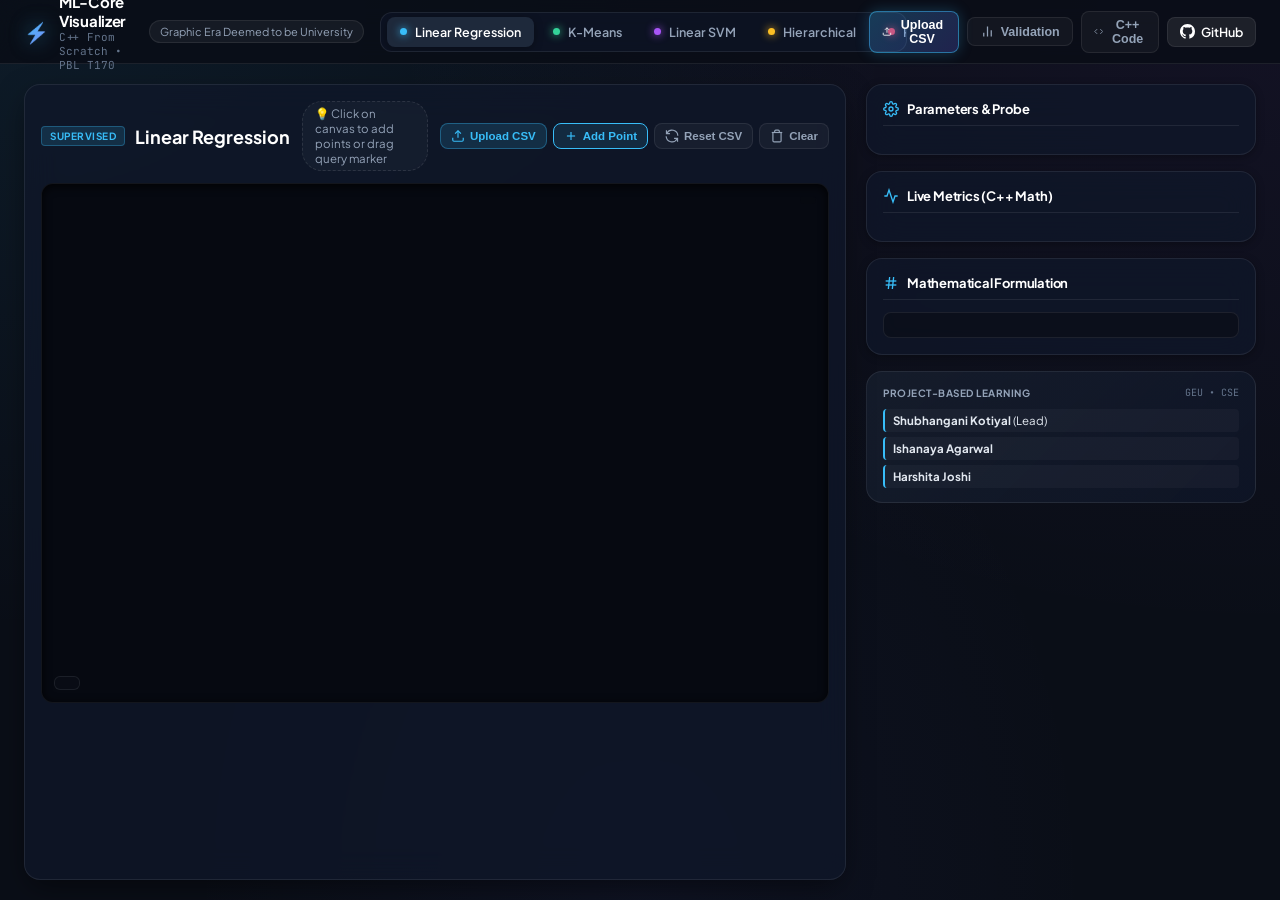
==== commit d60d09cc: "Address review feedback: enforce C++ CSV limits, update K-Means rebalancing, handle zero-variance re" ====
--- a/index.html
+++ b/index.html
@@ -286,6 +286,7 @@
       <div class="modal-body">
         <div class="code-tabs">
           <button class="code-tab active" id="tabAlgoCode">Algorithm Class</button>
+          <button class="code-tab" id="tabBaseCode">MLAlgorithm.h (Base Class)</button>
           <button class="code-tab" id="tabMathCode">MathUtils.h</button>
         </div>
         <pre class="code-block"><code id="codeViewer">// C++ code will load dynamically</code></pre>
@@ -420,7 +421,8 @@
             <span class="preview-title" id="previewTitle">Parsed Data Preview (0 rows ready)</span>
             <span class="preview-badge" id="previewValidationBadge">Valid for Selected Algorithm</span>
           </div>
-          <div class="preview-table-wrap">
+          <div class="preview-error-box" id="previewErrorBox" style="display: none;"></div>
+          <div class="preview-table-wrap" id="previewTableWrap">
             <table class="preview-table" id="previewTable">
               <thead></thead>
               <tbody></tbody>
--- a/style.css
+++ b/style.css
@@ -1239,6 +1239,24 @@
   border-color: rgba(244, 63, 94, 0.3);
 }
 
+.preview-error-box {
+  margin-top: 10px;
+  padding: 10px 14px;
+  background: rgba(244, 63, 94, 0.12);
+  border: 1px solid rgba(244, 63, 94, 0.4);
+  border-radius: var(--radius-sm);
+  color: #f43f5e;
+  font-size: 11.5px;
+  display: flex;
+  align-items: center;
+  gap: 8px;
+}
+
+.metric-value.metric-error {
+  color: #f43f5e !important;
+  font-size: 12px !important;
+}
+
 .preview-table-wrap {
   max-height: 140px;
   overflow-y: auto;
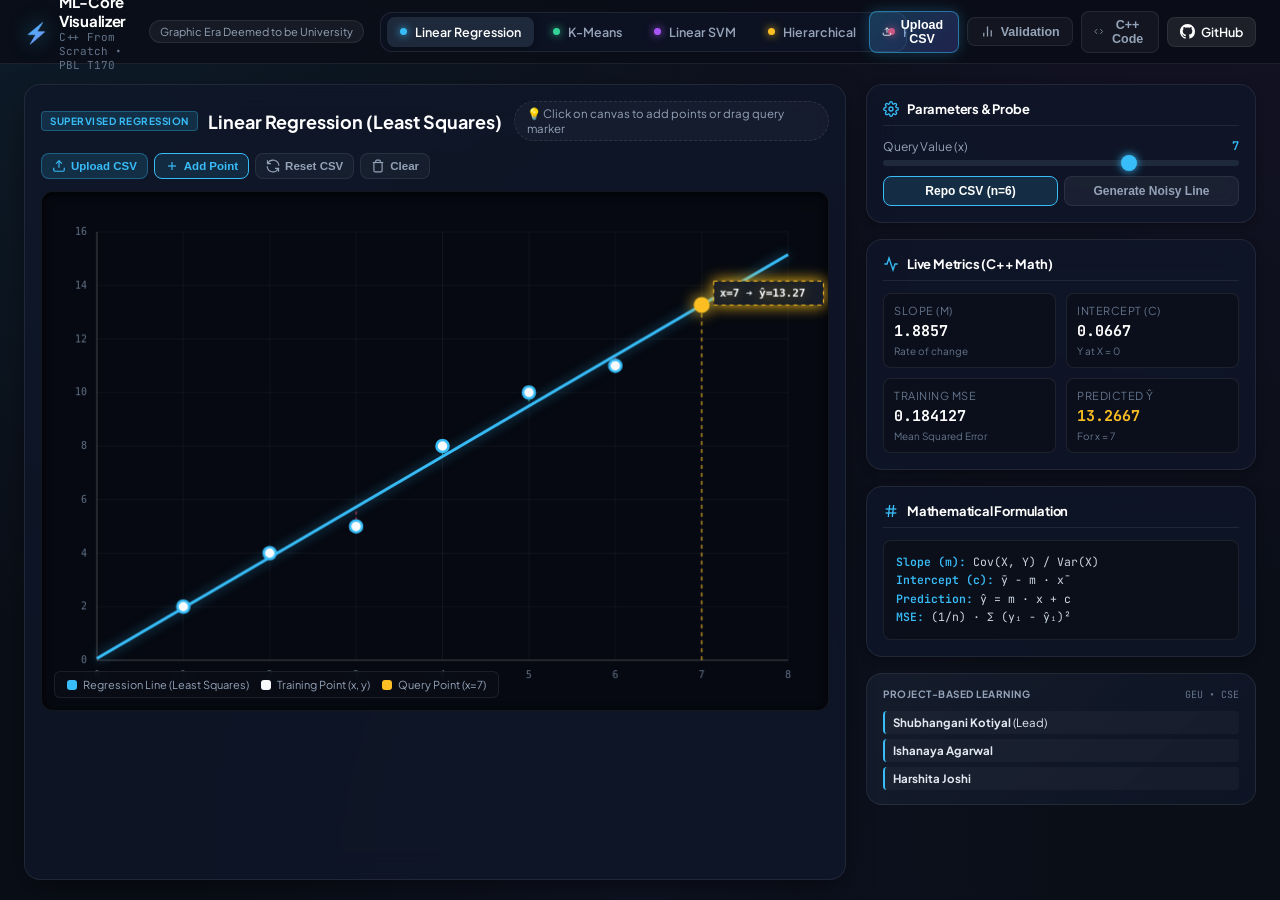
==== commit d193b2df: "Add dynamic live validation for custom uploaded datasets in validation modal" ====
--- a/index.html
+++ b/index.html
@@ -113,9 +113,15 @@
           <span class="custom-banner-badge">CUSTOM DATASET ACTIVE</span>
           <span class="custom-banner-text" id="customBannerText">Loaded 0 rows &bull; Replaced default repository CSV</span>
         </div>
-        <button class="custom-banner-btn" id="btnRestoreFromBanner" title="Restore default repository CSV">
-          Restore Default Dataset
-        </button>
+        <div class="custom-banner-actions" style="display: flex; gap: 8px;">
+          <button class="custom-banner-btn" id="btnViewValidationFromBanner" title="View live validation metrics for this dataset">
+            <svg width="13" height="13" viewBox="0 0 24 24" fill="none" stroke="currentColor" stroke-width="2"><path d="M18 20V10"></path><path d="M12 20V4"></path><path d="M6 20v-6"></path></svg>
+            <span>Live Validation</span>
+          </button>
+          <button class="custom-banner-btn" id="btnRestoreFromBanner" title="Restore default repository CSV">
+            Restore Default Dataset
+          </button>
+        </div>
       </div>
 
       <!-- Main Interactive 2D Canvas Area -->
@@ -200,75 +206,122 @@
     </aside>
   </main>
 
-  <!-- MODAL: C++ vs Scikit-Learn Validation -->
+  <!-- MODAL: C++ vs Scikit-Learn Validation & Active Dataset Verification -->
   <div class="modal-backdrop" id="benchmarkModal" style="display: none;">
-    <div class="modal-card">
+    <div class="modal-card modal-large">
       <div class="modal-header">
         <div class="modal-title-wrap">
-          <h3>C++ From Scratch vs Python Scikit-Learn</h3>
-          <p>Smoke test and validation results recorded in <code>results/sample_checks.md</code></p>
+          <h3 id="validationModalTitle">Algorithm Validation &amp; Verification</h3>
+          <p id="validationModalSub">Live dataset validation and C++ vs Python scikit-learn benchmarks</p>
         </div>
         <button class="modal-close-btn" id="btnCloseBenchmark">&times;</button>
       </div>
       <div class="modal-body">
-        <table class="benchmark-table">
-          <thead>
-            <tr>
-              <th>Algorithm</th>
-              <th>Test Input</th>
-              <th>C++ (From Scratch)</th>
-              <th>Python (scikit-learn 1.8.0)</th>
-              <th>Status</th>
-            </tr>
-          </thead>
-          <tbody>
-            <tr>
-              <td><strong>Linear Regression</strong></td>
-              <td>Query x = 7.0</td>
-              <td><code>13.2667</code> (MSE: 0.184127)</td>
-              <td><code>13.2666667</code> (MSE: 0.184126984)</td>
-              <td><span class="tag-match">Exact Match</span></td>
-            </tr>
-            <tr>
-              <td><strong>K-Means Clustering</strong></td>
-              <td>K = 2</td>
-              <td><code>(1.75, 1.625), (5.75, 5.625)</code></td>
-              <td><code>(1.75, 1.625), (5.75, 5.625)</code></td>
-              <td><span class="tag-match">Exact Match</span></td>
-            </tr>
-            <tr>
-              <td><strong>Linear SVM</strong></td>
-              <td>Point (2, 2)</td>
-              <td>Class +1 (8/8 train accuracy)</td>
-              <td>Class +1 (1.0 train accuracy)</td>
-              <td><span class="tag-match">Consistent</span></td>
-            </tr>
-            <tr>
-              <td><strong>Hierarchical Clustering</strong></td>
-              <td>2 Clusters</td>
-              <td>Group 1: {1,2,3}, Group 2: {4,5,6}</td>
-              <td>Group 1: {1,2,3}, Group 2: {4,5,6}</td>
-              <td><span class="tag-match">Exact Match</span></td>
-            </tr>
-            <tr>
-              <td><strong>PCA (2D &rarr; 1D)</strong></td>
-              <td>Full covariance</td>
-              <td>Explained Variance Ratio: <code>0.963181</code></td>
-              <td>Explained Variance Ratio: <code>0.963181314</code></td>
-              <td><span class="tag-match">Exact Match</span></td>
-            </tr>
-            <tr>
-              <td><strong>KNN Classifier</strong></td>
-              <td>K = 3, Point (2, 2)</td>
-              <td>Class 0 (3/3 votes)</td>
-              <td>Class 0</td>
-              <td><span class="tag-match">Exact Match</span></td>
-            </tr>
-          </tbody>
-        </table>
-        <div class="benchmark-note">
-          <p><strong>Note on Solvers:</strong> Both implementations verify identical convergence and group assignments. Minor numeric variations in SVM arise because C++ utilizes direct stochastic hinge-loss subgradient descent with L2 regularization, while scikit-learn uses LibSVM quadratic programming dual optimization.</p>
-        </div>
+        <!-- Validation Tabs -->
+        <div class="code-tabs" style="margin-bottom: 16px;">
+          <button class="code-tab active" id="tabActiveValidation">Active Dataset Live Validation</button>
+          <button class="code-tab" id="tabBaselineValidation">Baseline Benchmark (scikit-learn Reference)</button>
+        </div>
+
+        <!-- VIEW 1: Active Dataset Live Validation -->
+        <div id="viewActiveValidation">
+          <!-- Active Dataset Info Banner -->
+          <div id="activeValidationBanner" class="active-validation-banner">
+            <!-- Populated dynamically -->
+          </div>
+
+          <!-- Live Metrics Summary Cards for Active Dataset -->
+          <div id="activeValidationDetails">
+            <!-- Populated dynamically with live computed metrics -->
+          </div>
+
+          <!-- Active Dataset Live Verification Table -->
+          <div style="margin-top: 14px;">
+            <h4 style="font-size: 13px; color: #e2e8f0; margin-bottom: 10px; display: flex; align-items: center; gap: 8px;">
+              <span>Mathematical Verification on Active Dataset</span>
+              <span class="tag-match" style="font-size: 10px;">C++ Formula Parity</span>
+            </h4>
+            <table class="benchmark-table" id="activeValidationTable">
+              <thead>
+                <tr>
+                  <th>Validation Criterion</th>
+                  <th>C++ Formulation</th>
+                  <th>Active Dataset Result</th>
+                  <th>Status &amp; Verification</th>
+                </tr>
+              </thead>
+              <tbody id="activeValidationTableBody">
+                <!-- Populated dynamically based on current algorithm & points -->
+              </tbody>
+            </table>
+          </div>
+        </div>
+
+        <!-- VIEW 2: Baseline Benchmark (scikit-learn sample checks) -->
+        <div id="viewBaselineValidation" style="display: none;">
+          <div class="baseline-intro-box">
+            <p><strong>Baseline Reference Datasets:</strong> Smoke test and verification results recorded in <code>results/sample_checks.md</code> comparing C++ from scratch against Python scikit-learn 1.8.0 on canonical repository datasets.</p>
+          </div>
+          <table class="benchmark-table">
+            <thead>
+              <tr>
+                <th>Algorithm</th>
+                <th>Test Input</th>
+                <th>C++ (From Scratch)</th>
+                <th>Python (scikit-learn 1.8.0)</th>
+                <th>Status</th>
+              </tr>
+            </thead>
+            <tbody>
+              <tr>
+                <td><strong>Linear Regression</strong></td>
+                <td>Query x = 7.0</td>
+                <td><code>13.2667</code> (MSE: 0.184127)</td>
+                <td><code>13.2666667</code> (MSE: 0.184126984)</td>
+                <td><span class="tag-match">Exact Match</span></td>
+              </tr>
+              <tr>
+                <td><strong>K-Means Clustering</strong></td>
+                <td>K = 2</td>
+                <td><code>(1.75, 1.625), (5.75, 5.625)</code></td>
+                <td><code>(1.75, 1.625), (5.75, 5.625)</code></td>
+                <td><span class="tag-match">Exact Match</span></td>
+              </tr>
+              <tr>
+                <td><strong>Linear SVM</strong></td>
+                <td>Point (2, 2)</td>
+                <td>Class +1 (8/8 train accuracy)</td>
+                <td>Class +1 (1.0 train accuracy)</td>
+                <td><span class="tag-match">Consistent</span></td>
+              </tr>
+              <tr>
+                <td><strong>Hierarchical Clustering</strong></td>
+                <td>2 Clusters</td>
+                <td>Group 1: {1,2,3}, Group 2: {4,5,6}</td>
+                <td>Group 1: {1,2,3}, Group 2: {4,5,6}</td>
+                <td><span class="tag-match">Exact Match</span></td>
+              </tr>
+              <tr>
+                <td><strong>PCA (2D &rarr; 1D)</strong></td>
+                <td>Full covariance</td>
+                <td>Explained Variance Ratio: <code>0.963181</code></td>
+                <td>Explained Variance Ratio: <code>0.963181314</code></td>
+                <td><span class="tag-match">Exact Match</span></td>
+              </tr>
+              <tr>
+                <td><strong>KNN Classifier</strong></td>
+                <td>K = 3, Point (2, 2)</td>
+                <td>Class 0 (3/3 votes)</td>
+                <td>Class 0</td>
+                <td><span class="tag-match">Exact Match</span></td>
+              </tr>
+            </tbody>
+          </table>
+          <div class="benchmark-note">
+            <p><strong>Note on Solvers:</strong> Both implementations verify identical convergence and group assignments. Minor numeric variations in SVM arise because C++ utilizes direct stochastic hinge-loss subgradient descent with L2 regularization, while scikit-learn uses LibSVM quadratic programming dual optimization.</p>
+          </div>
+        </div>
+
       </div>
     </div>
   </div>
--- a/style.css
+++ b/style.css
@@ -1252,6 +1252,130 @@
   gap: 8px;
 }
 
+/* Active Dataset Validation Modal Styles */
+.active-validation-banner {
+  display: flex;
+  align-items: center;
+  justify-content: space-between;
+  background: rgba(14, 165, 233, 0.08);
+  border: 1px solid rgba(14, 165, 233, 0.25);
+  border-radius: var(--radius-sm);
+  padding: 12px 16px;
+  margin-bottom: 16px;
+  gap: 12px;
+  flex-wrap: wrap;
+}
+
+.active-validation-banner.custom {
+  background: rgba(168, 85, 247, 0.1);
+  border-color: rgba(168, 85, 247, 0.35);
+}
+
+.val-dataset-meta {
+  display: flex;
+  align-items: center;
+  gap: 10px;
+  flex-wrap: wrap;
+}
+
+.val-source-pill {
+  font-size: 10.5px;
+  font-weight: 700;
+  text-transform: uppercase;
+  padding: 3px 8px;
+  border-radius: 4px;
+  background: rgba(14, 165, 233, 0.2);
+  color: #38bdf8;
+  border: 1px solid rgba(14, 165, 233, 0.3);
+}
+
+.val-source-pill.custom {
+  background: rgba(168, 85, 247, 0.2);
+  color: #c084fc;
+  border-color: rgba(168, 85, 247, 0.4);
+}
+
+.val-dataset-name {
+  font-size: 13.5px;
+  font-weight: 600;
+  color: #f8fafc;
+  font-family: var(--font-mono);
+}
+
+.val-dataset-stats {
+  font-size: 11.5px;
+  color: var(--text-dim);
+}
+
+.val-summary-cards {
+  display: grid;
+  grid-template-columns: repeat(auto-fit, minmax(130px, 1fr));
+  gap: 10px;
+  margin-bottom: 16px;
+}
+
+.val-card {
+  background: rgba(255, 255, 255, 0.03);
+  border: 1px solid rgba(255, 255, 255, 0.07);
+  border-radius: var(--radius-sm);
+  padding: 10px 12px;
+  display: flex;
+  flex-direction: column;
+}
+
+.val-card-label {
+  font-size: 10px;
+  color: var(--text-muted);
+  text-transform: uppercase;
+  letter-spacing: 0.5px;
+  margin-bottom: 4px;
+}
+
+.val-card-val {
+  font-family: var(--font-mono);
+  font-size: 14px;
+  font-weight: 700;
+  color: #f1f5f9;
+}
+
+.val-card-sub {
+  font-size: 10.5px;
+  color: var(--text-dim);
+  margin-top: 2px;
+}
+
+.baseline-intro-box {
+  background: rgba(255, 255, 255, 0.02);
+  border: 1px dashed rgba(255, 255, 255, 0.1);
+  border-radius: var(--radius-sm);
+  padding: 10px 14px;
+  margin-bottom: 14px;
+  font-size: 12px;
+  color: var(--text-dim);
+}
+
+.tag-fail {
+  display: inline-block;
+  padding: 3px 8px;
+  border-radius: 4px;
+  font-size: 11px;
+  font-weight: 600;
+  background: rgba(244, 63, 94, 0.15);
+  color: #f43f5e;
+  border: 1px solid rgba(244, 63, 94, 0.3);
+}
+
+.tag-warn {
+  display: inline-block;
+  padding: 3px 8px;
+  border-radius: 4px;
+  font-size: 11px;
+  font-weight: 600;
+  background: rgba(251, 191, 36, 0.15);
+  color: #fbbf24;
+  border: 1px solid rgba(251, 191, 36, 0.3);
+}
+
 .metric-value.metric-error {
   color: #f43f5e !important;
   font-size: 12px !important;
